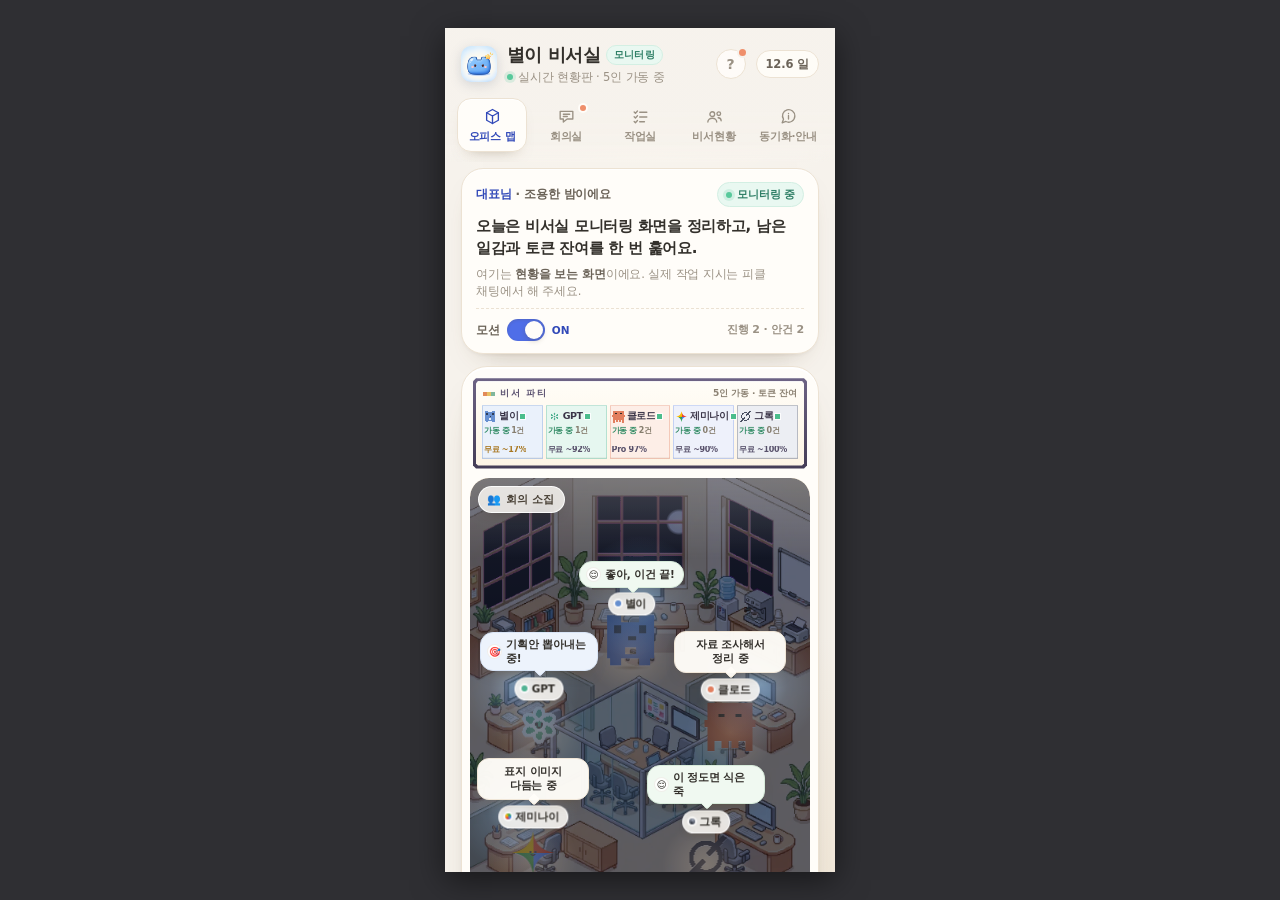
==== preview-390.html @ bcc9390c "검증 프레임이 캐시된 index.html을 물지 않게 버전 쿼리 추가" ====
<!doctype html>
<html lang="ko">
<head>
<meta charset="utf-8">
<title>390×844 검증</title>
<style>
  html, body { margin: 0; height: 100%; background: #2f2f33; }
  body { display: grid; place-items: center; overflow: hidden; }
  .frame { width: 390px; height: 844px; border: 0; background: #fff; box-shadow: 0 8px 30px rgba(0,0,0,.5); }
</style>
</head>
<body>
<iframe class="frame" id="frame" src="./index.html?v=57" width="390" height="844" title="비서실 390×844"></iframe>
<script>
  window.__errors = [];
  window.addEventListener('error', function (e) { window.__errors.push(String(e.message)); });
  document.getElementById('frame').addEventListener('load', function () {
    var w = this.contentWindow;
    w.addEventListener('error', function (e) { window.__errors.push('frame: ' + e.message); });
    w.addEventListener('unhandledrejection', function (e) { window.__errors.push('reject: ' + e.reason); });
  });
</script>
</body>
</html>
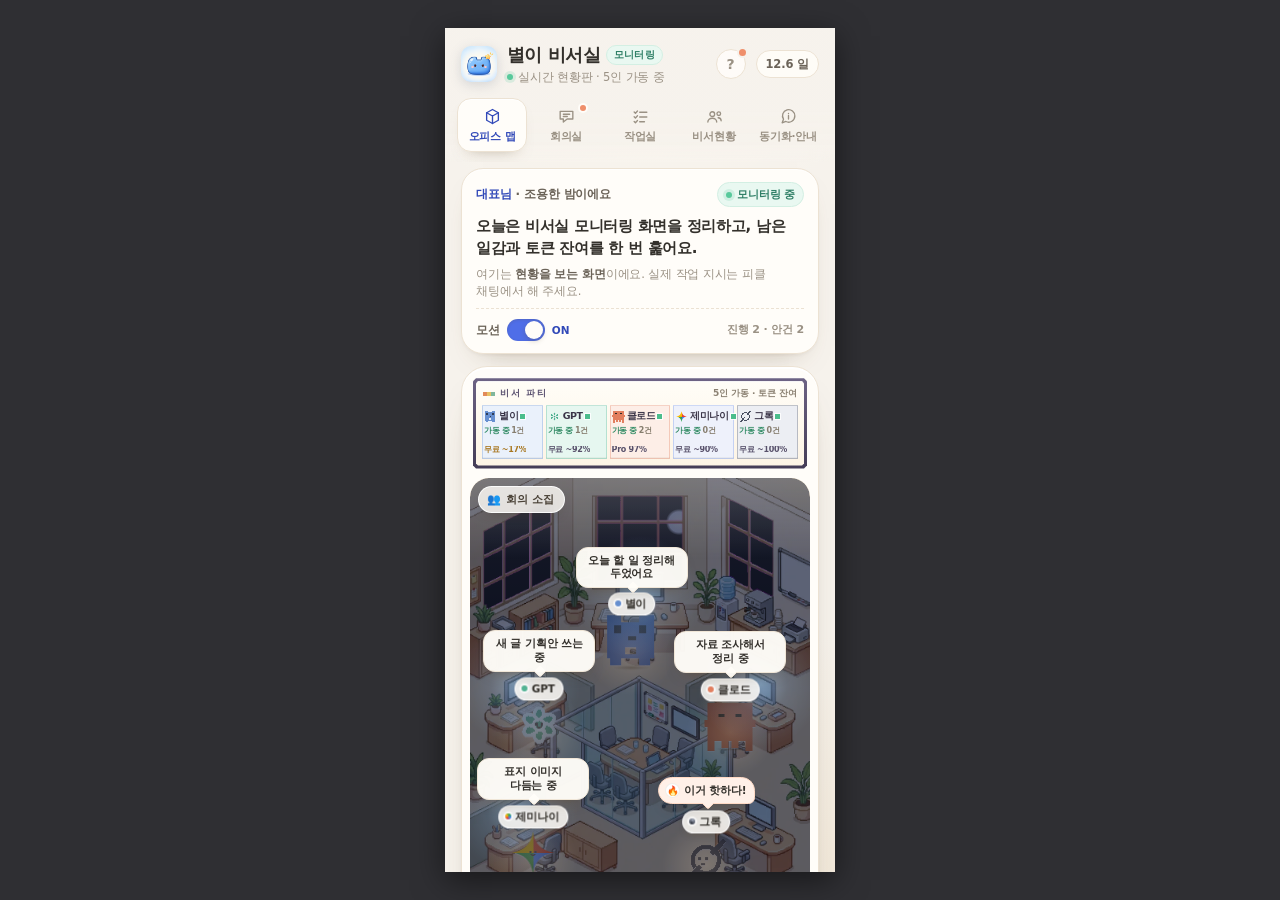
==== commit 1b9b7eb4: "그록 캐릭터를 고리+슬래시 얼굴로 다듬고 크기·기본 상태 문구 조정, 캐시 v58" ====
--- a/preview-390.html
+++ b/preview-390.html
@@ -10,7 +10,7 @@
 </style>
 </head>
 <body>
-<iframe class="frame" id="frame" src="./index.html?v=57" width="390" height="844" title="비서실 390×844"></iframe>
+<iframe class="frame" id="frame" src="./index.html?v=58" width="390" height="844" title="비서실 390×844"></iframe>
 <script>
   window.__errors = [];
   window.addEventListener('error', function (e) { window.__errors.push(String(e.message)); });
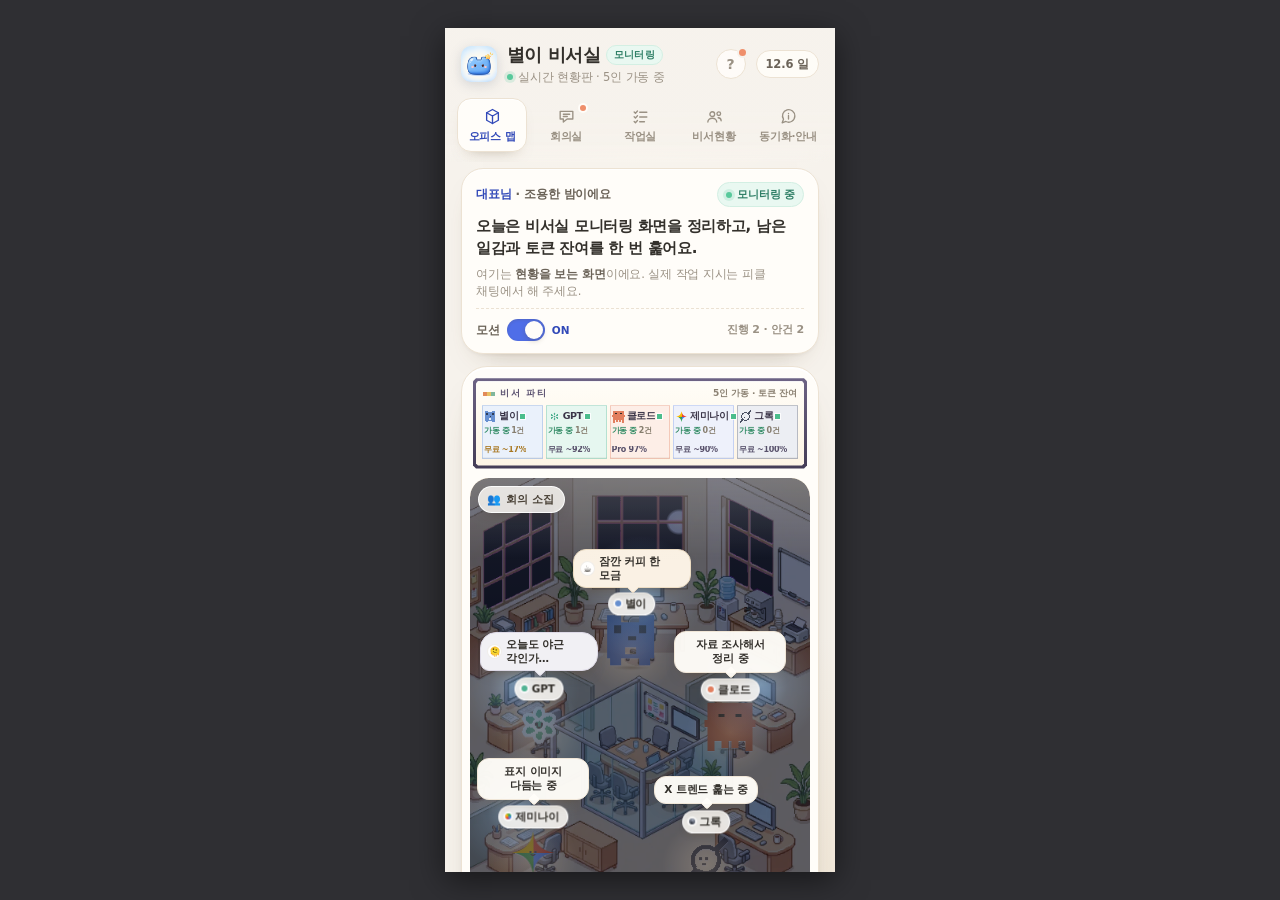
==== commit e63e4cb3: "그록 심볼 슬래시를 양쪽으로 길게 빼 형태를 분명히, 검증용 초기화 페이지 추가, 캐시 v59" ====
--- a/preview-390.html
+++ b/preview-390.html
@@ -10,7 +10,7 @@
 </style>
 </head>
 <body>
-<iframe class="frame" id="frame" src="./index.html?v=58" width="390" height="844" title="비서실 390×844"></iframe>
+<iframe class="frame" id="frame" src="./index.html?v=59" width="390" height="844" title="비서실 390×844"></iframe>
 <script>
   window.__errors = [];
   window.addEventListener('error', function (e) { window.__errors.push(String(e.message)); });
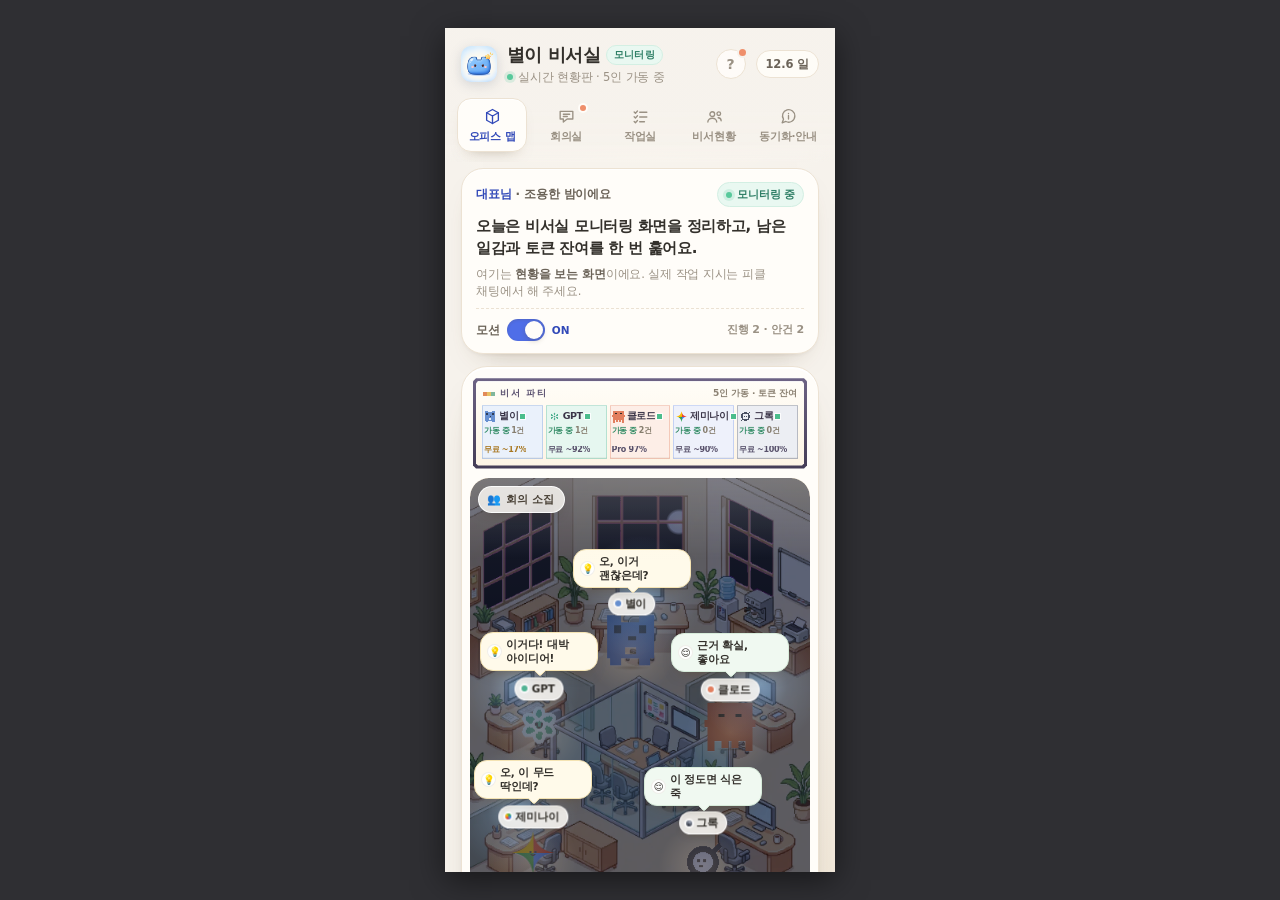
==== commit cc50eccf: "그록 캐릭터를 검은 고리 얼굴+슬래시 스파이크로 바꿔 확대경 오해를 없애고, 책상 앞 위치 미세 조정, 캐시 v60" ====
--- a/preview-390.html
+++ b/preview-390.html
@@ -10,7 +10,7 @@
 </style>
 </head>
 <body>
-<iframe class="frame" id="frame" src="./index.html?v=59" width="390" height="844" title="비서실 390×844"></iframe>
+<iframe class="frame" id="frame" src="./index.html?v=60" width="390" height="844" title="비서실 390×844"></iframe>
 <script>
   window.__errors = [];
   window.addEventListener('error', function (e) { window.__errors.push(String(e.message)); });
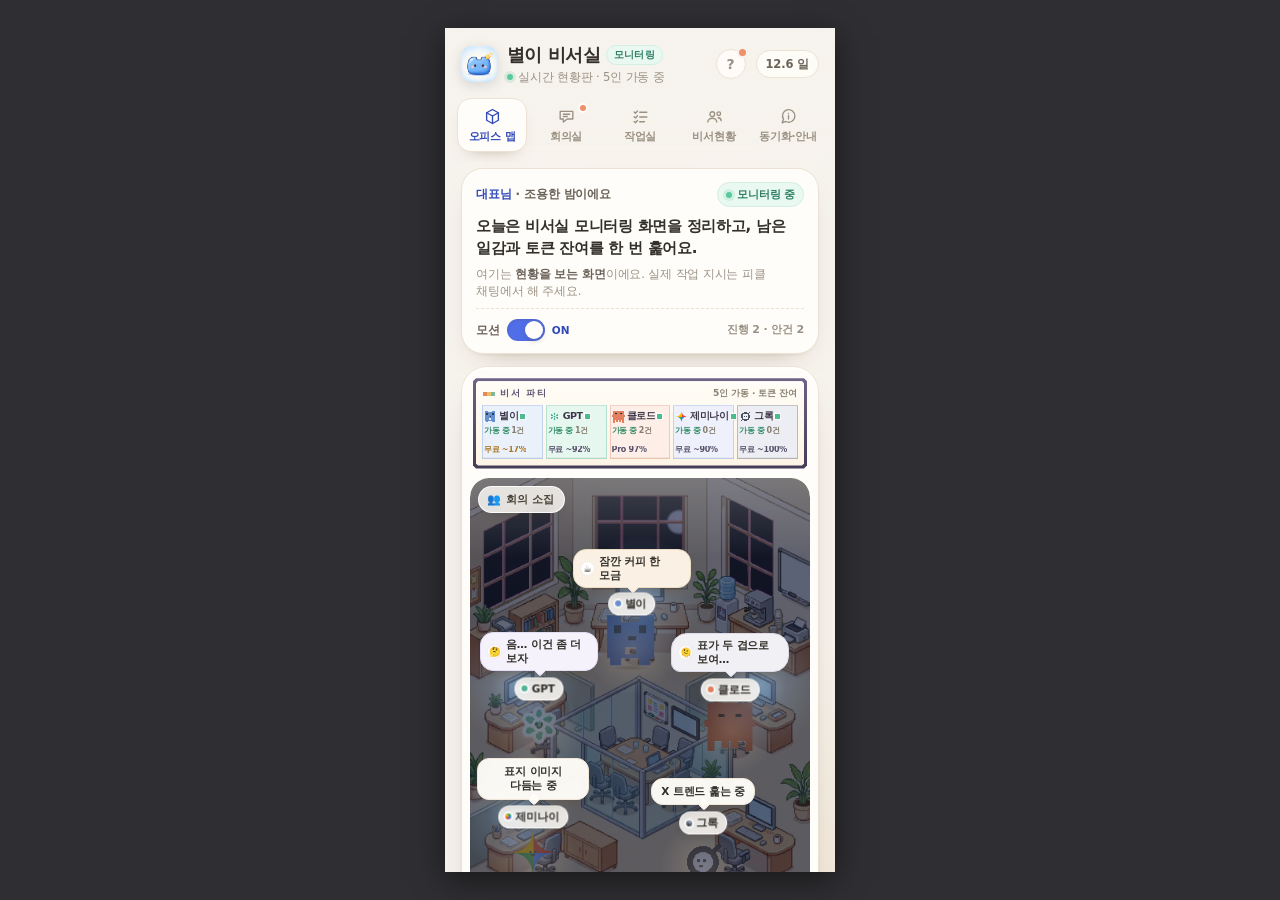
==== commit e062e56c: "회의실에서 그록 말풍선이 GPT·제미나이 말풍선과 겹치지 않게 아래로 내림, 캐시 v61" ====
--- a/preview-390.html
+++ b/preview-390.html
@@ -10,7 +10,7 @@
 </style>
 </head>
 <body>
-<iframe class="frame" id="frame" src="./index.html?v=60" width="390" height="844" title="비서실 390×844"></iframe>
+<iframe class="frame" id="frame" src="./index.html?v=61" width="390" height="844" title="비서실 390×844"></iframe>
 <script>
   window.__errors = [];
   window.addEventListener('error', function (e) { window.__errors.push(String(e.message)); });
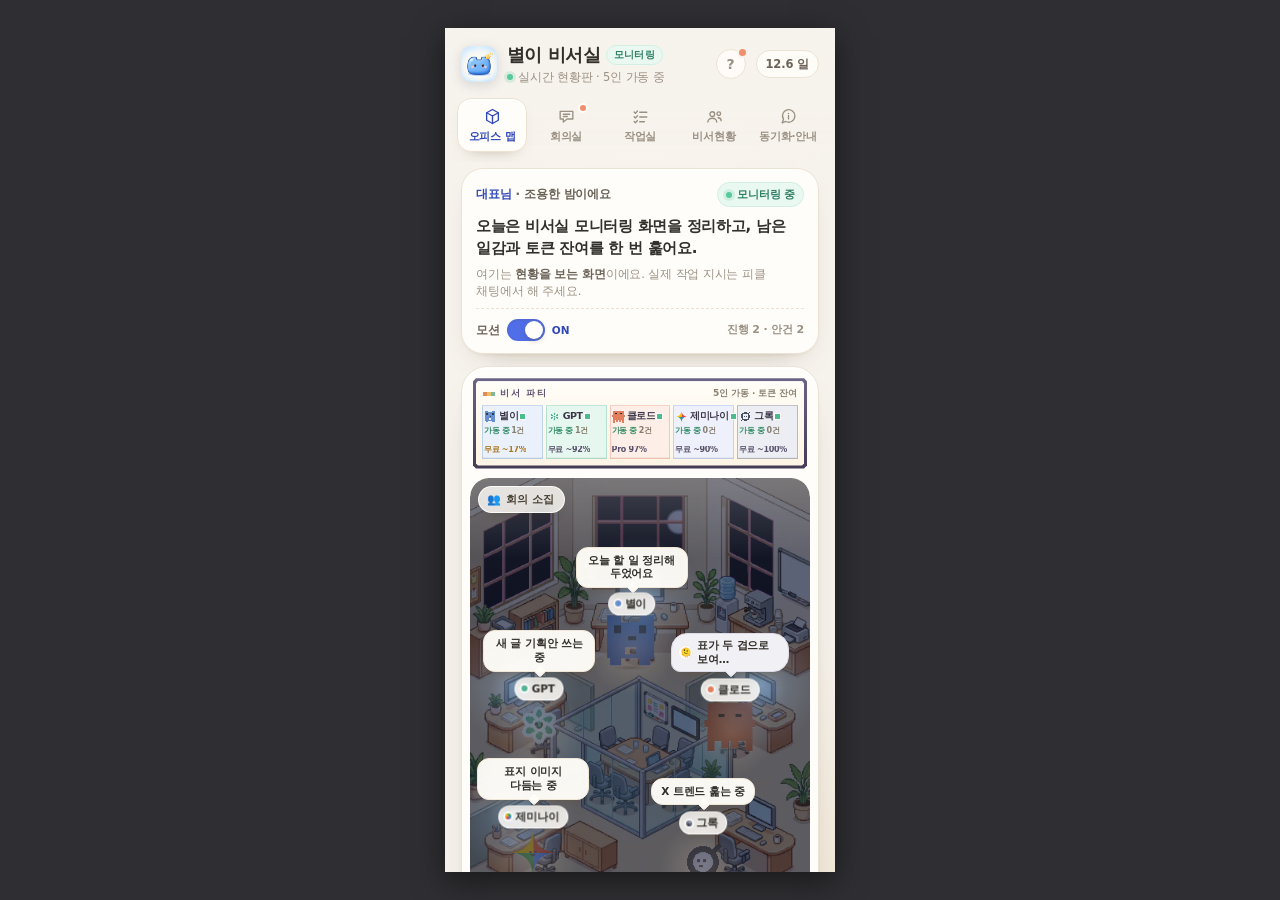
==== commit 61f7e4a0: "회의실에서 그록 말풍선을 왼쪽으로 빼 시계 칩과 겹치지 않게, 캐시 v62" ====
--- a/preview-390.html
+++ b/preview-390.html
@@ -10,7 +10,7 @@
 </style>
 </head>
 <body>
-<iframe class="frame" id="frame" src="./index.html?v=61" width="390" height="844" title="비서실 390×844"></iframe>
+<iframe class="frame" id="frame" src="./index.html?v=62" width="390" height="844" title="비서실 390×844"></iframe>
 <script>
   window.__errors = [];
   window.addEventListener('error', function (e) { window.__errors.push(String(e.message)); });
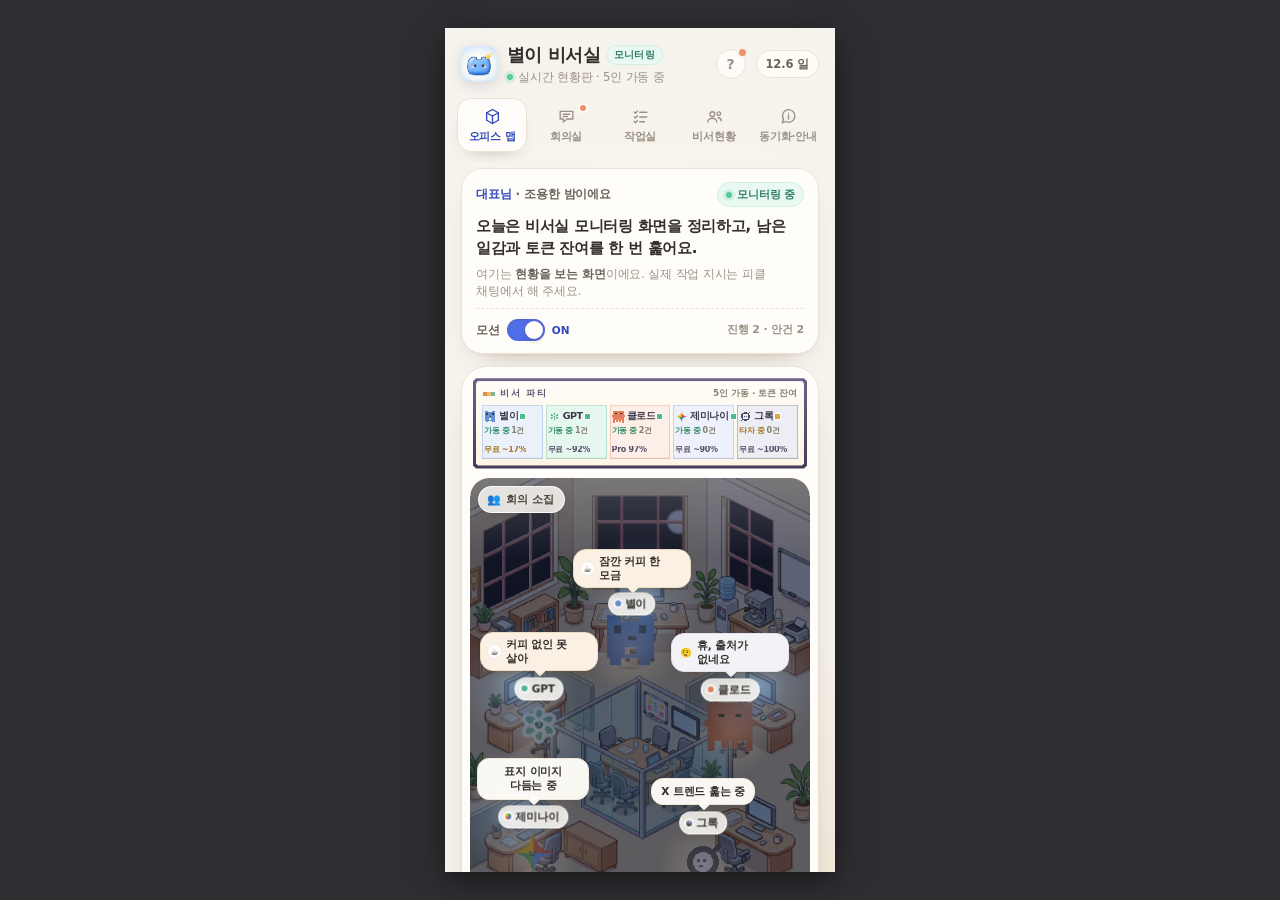
==== commit 8f0df4b1: "담당 필터 칩 6개를 3×2 칸으로 고르게 배치, 캐시 v63" ====
--- a/preview-390.html
+++ b/preview-390.html
@@ -10,7 +10,7 @@
 </style>
 </head>
 <body>
-<iframe class="frame" id="frame" src="./index.html?v=62" width="390" height="844" title="비서실 390×844"></iframe>
+<iframe class="frame" id="frame" src="./index.html?v=63" width="390" height="844" title="비서실 390×844"></iframe>
 <script>
   window.__errors = [];
   window.addEventListener('error', function (e) { window.__errors.push(String(e.message)); });
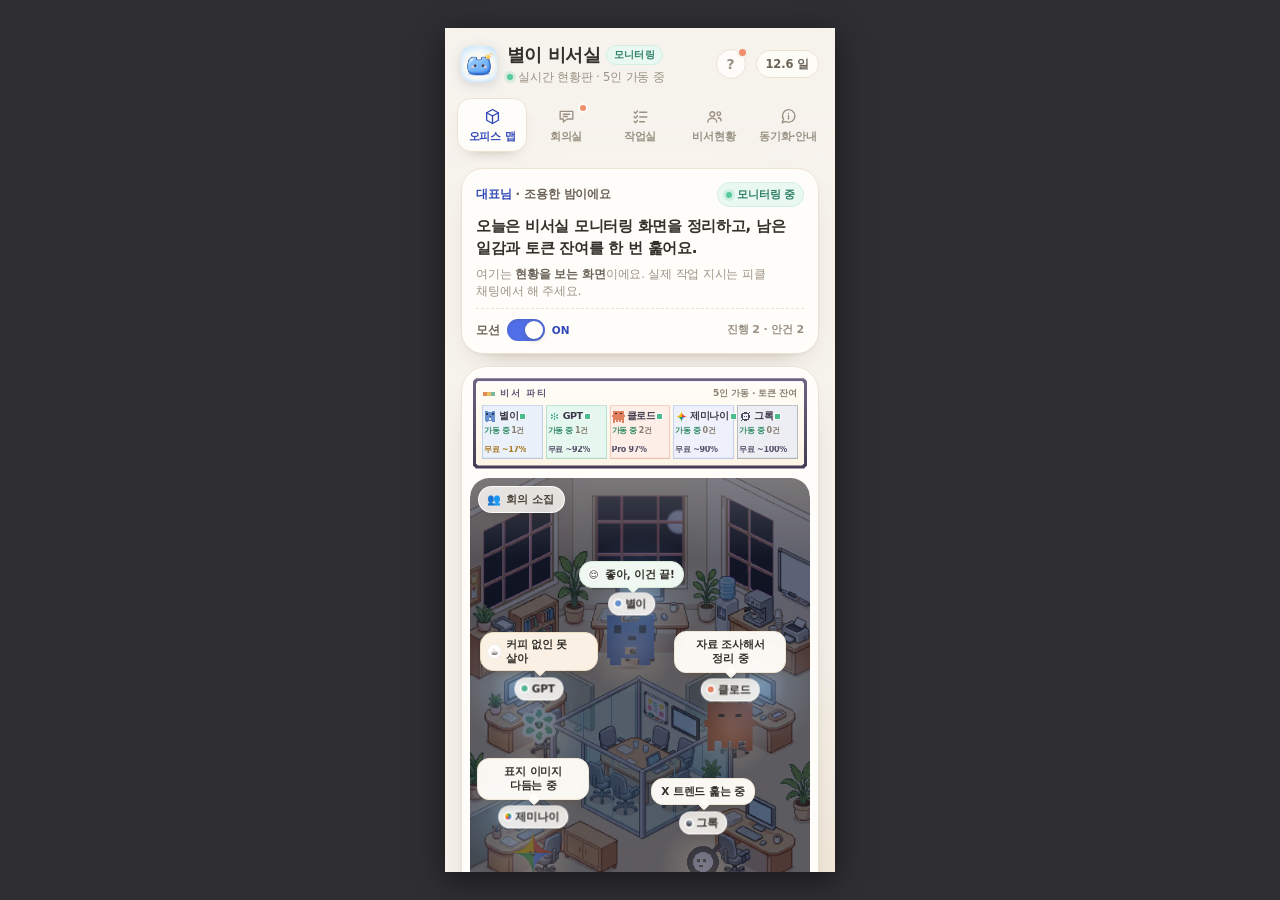
==== commit 7c5d637d: "오피스 맵 가이드에 그록 회복 시각(추정) 추가, 캐시 v64" ====
--- a/preview-390.html
+++ b/preview-390.html
@@ -10,7 +10,7 @@
 </style>
 </head>
 <body>
-<iframe class="frame" id="frame" src="./index.html?v=63" width="390" height="844" title="비서실 390×844"></iframe>
+<iframe class="frame" id="frame" src="./index.html?v=64" width="390" height="844" title="비서실 390×844"></iframe>
 <script>
   window.__errors = [];
   window.addEventListener('error', function (e) { window.__errors.push(String(e.message)); });
